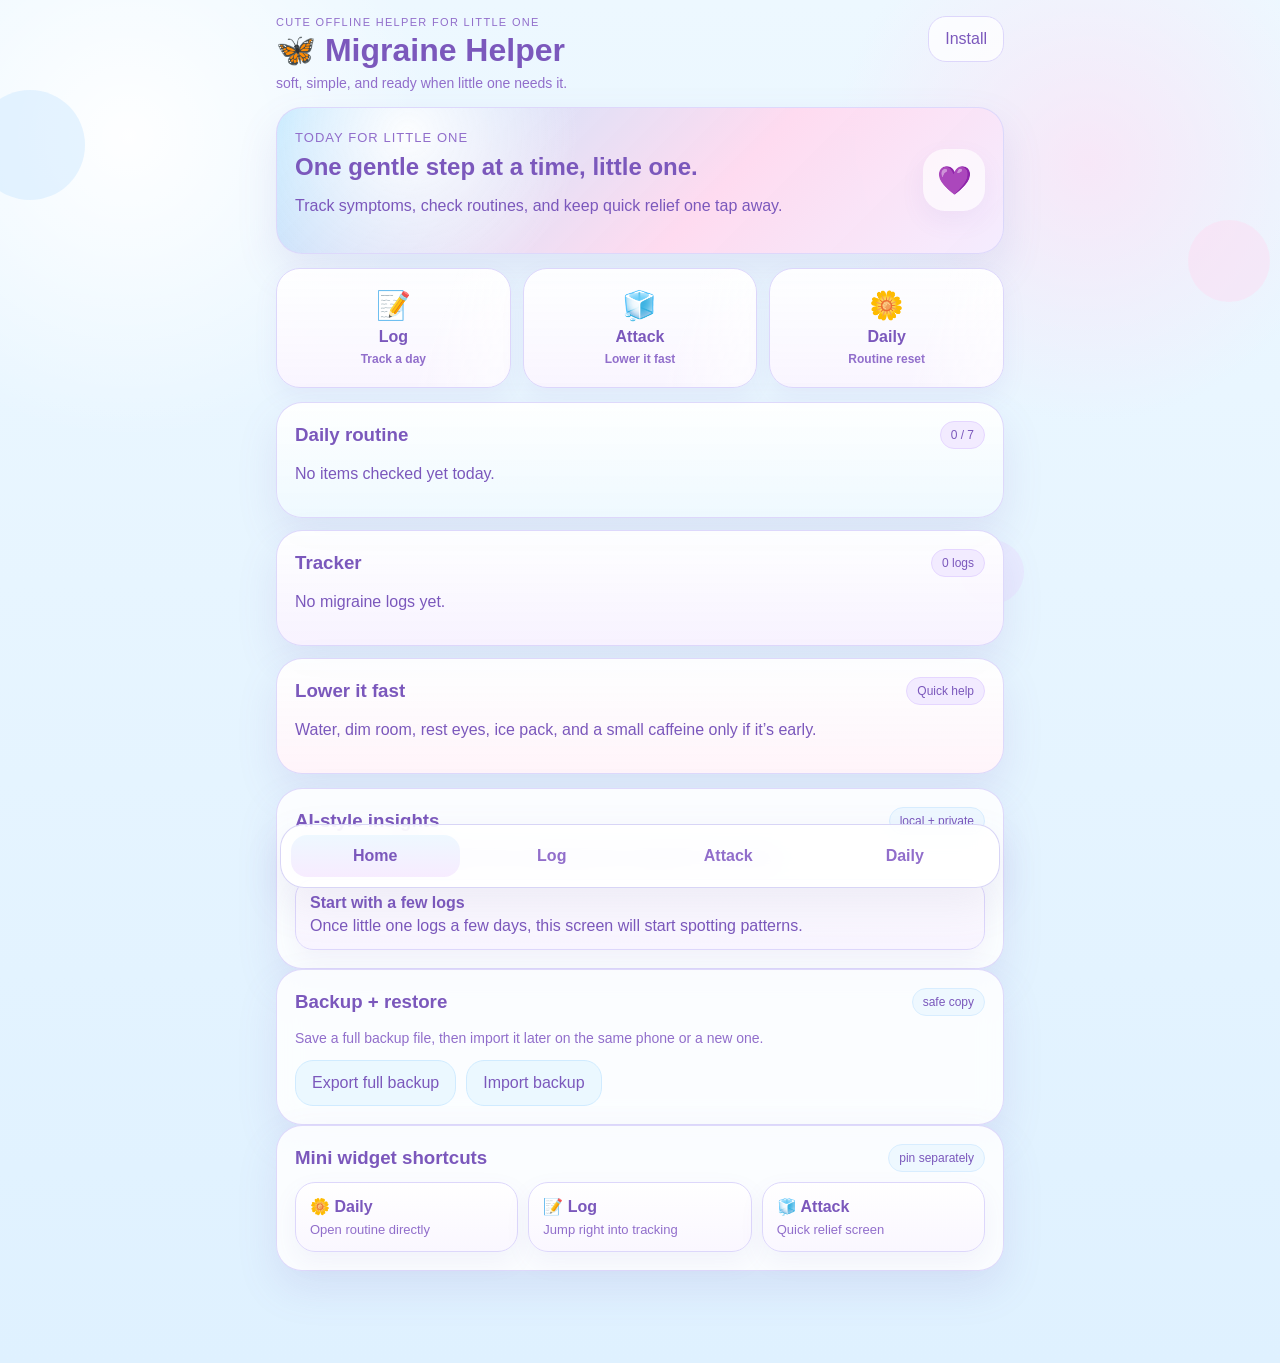
==== index.html @ 596b8e9e "Add files via upload" ====
<!DOCTYPE html>
<html lang="en">
<head>
  <meta charset="UTF-8" />
  <meta name="viewport" content="width=device-width, initial-scale=1.0, viewport-fit=cover" />
  <meta name="theme-color" content="#d7ecff" />
  <title>Migraine Helper V5</title>
  <link rel="manifest" href="manifest.webmanifest" />
  <link rel="apple-touch-icon" href="icons/icon-180.png" />
  <link rel="stylesheet" href="style.css" />
</head>
<body>

  <div class="float-bubble bubble-1"></div>
  <div class="float-bubble bubble-2"></div>
  <div class="float-bubble bubble-3"></div>

  <div class="app-shell">
    <header class="topbar fade-up">
      <div>
        <p class="eyebrow">cute offline helper for little one</p>
        <h1>🦋 Migraine Helper</h1>
        <p class="intro-line">soft, simple, and ready when little one needs it.</p>
      </div>
      <button class="ghost-btn" id="installHintBtn" type="button">Install</button>
    </header>

    <main>
      <section id="screen-home" class="screen active">
        <div class="hero-card cute-gradient fade-up delay-1">
          <div>
            <p class="hero-kicker">Today for little one</p>
            <h2 id="welcomeTitle">A gentle day starts here.</h2>
            <p id="welcomeSubtitle">Track migraines, check routines, and keep quick relief one tap away.</p>
          </div>
          <div class="hero-badge">💜</div>
        </div>

        <div class="home-buttons fade-up delay-2">
          <button class="big-action shimmer" data-screen="log">
            <span class="emoji">📝</span>
            <span>Log</span>
            <small>Track a day</small>
          </button>
          <button class="big-action shimmer" data-screen="attack">
            <span class="emoji">🧊</span>
            <span>Attack</span>
            <small>Lower it fast</small>
          </button>
          <button class="big-action shimmer" data-screen="daily">
            <span class="emoji">🌼</span>
            <span>Daily</span>
            <small>Routine reset</small>
          </button>
        </div>

        <div class="dashboard-grid fade-up delay-3">
          <article class="card accent-card">
            <div class="card-head">
              <h3>Daily routine</h3>
              <span class="pill" id="dailyProgressPill">0 / 7</span>
            </div>
            <p id="dailySummary">No items checked yet today.</p>
          </article>

          <article class="card accent-card-2">
            <div class="card-head">
              <h3>Tracker</h3>
              <span class="pill" id="trackerCountPill">0 logs</span>
            </div>
            <p id="trackerSummary">No migraine logs yet.</p>
          </article>

          <article class="card accent-card-3">
            <div class="card-head">
              <h3>Lower it fast</h3>
              <span class="pill">Quick help</span>
            </div>
            <p id="quickHelpText">Water, dim room, rest eyes, ice pack, and a small caffeine only if it’s early.</p>
          </article>
        </div>

        <div class="card fade-up delay-4">
          <div class="card-head">
            <h3>AI-style insights</h3>
            <span class="pill soft">local + private</span>
          </div>
          <p class="tiny-note">These are smart local patterns from saved logs only. No paid API. No account.</p>
          <div id="insightsList" class="insight-list empty-state">Add a few logs and little one will start seeing gentle pattern notes here.</div>
        </div>

        <div class="card fade-up delay-4">
          <div class="card-head">
            <h3>Backup + restore</h3>
            <span class="pill soft">safe copy</span>
          </div>
          <p class="tiny-note">Save a full backup file, then import it later on the same phone or a new one.</p>
          <div class="button-row compact">
            <button type="button" class="secondary-btn" id="exportBackupBtn">Export full backup</button>
            <label class="file-btn" for="importBackupInput">Import backup</label>
            <input type="file" id="importBackupInput" accept="application/json,.json" hidden />
          </div>
        </div>

        <div class="card fade-up delay-5">
          <div class="card-head">
            <h3>Mini widget shortcuts</h3>
            <span class="pill soft">pin separately</span>
          </div>
          <div class="widget-row">
            <a class="widget-tile" href="daily.html">
              <strong>🌼 Daily</strong>
              <span>Open routine directly</span>
            </a>
            <a class="widget-tile" href="log.html">
              <strong>📝 Log</strong>
              <span>Jump right into tracking</span>
            </a>
            <a class="widget-tile" href="attack.html">
              <strong>🧊 Attack</strong>
              <span>Quick relief screen</span>
            </a>
          </div>
        </div>
      </section>

      <section id="screen-log" class="screen">
        <div class="card fade-up">
          <div class="card-head">
            <h2>📝 Log</h2>
            <button class="ghost-btn small" data-home>Home</button>
          </div>

          <form id="logForm" class="stack">
            <label>
              <span>Date</span>
              <input type="date" id="logDate" required />
            </label>

            <label>
              <span>Did little one have a migraine?</span>
              <div class="segmented">
                <input type="radio" name="hadMigraine" id="migraineYes" value="Yes" checked />
                <label for="migraineYes">Yes</label>
                <input type="radio" name="hadMigraine" id="migraineNo" value="No" />
                <label for="migraineNo">No</label>
              </div>
            </label>

            <label>
              <span>Severity 1–10</span>
              <input type="range" min="1" max="10" value="5" id="severityRange" />
              <div class="range-row">
                <small>1</small>
                <strong id="severityValue">5</strong>
                <small>10</small>
              </div>
            </label>

            <label>
              <span>Possible trigger</span>
              <input type="text" id="logTrigger" placeholder="Stress, sleep, skipped meal..." />
            </label>

            <label>
              <span>Notes</span>
              <textarea id="logNotes" rows="4" placeholder="Anything little one wants to remember?"></textarea>
            </label>

            <div class="button-row">
              <button type="submit" class="primary-btn">Save log</button>
              <button type="button" class="secondary-btn" id="resetFormBtn">Reset form</button>
            </div>
          </form>
        </div>

        <div class="card fade-up delay-1">
          <div class="card-head">
            <h3>Recent entries</h3>
            <span class="pill" id="recentLogCount">0</span>
          </div>
          <div class="button-row compact">
            <button type="button" class="secondary-btn" id="exportJsonBtn">Export JSON</button>
            <button type="button" class="secondary-btn" id="exportCsvBtn">Export CSV</button>
            <button type="button" class="danger-btn" id="clearLogsBtn">Clear all</button>
          </div>
          <div id="logList" class="list-stack empty-state">No logs yet.</div>
        </div>
      </section>

      <section id="screen-attack" class="screen">
        <div class="card fade-up">
          <div class="card-head">
            <h2>🧊 Attack</h2>
            <button class="ghost-btn small" data-home>Home</button>
          </div>

          <div class="checklist" id="attackChecklist">
            <label class="check-item"><input type="checkbox" data-attack-item="Drink water" /> <span>Drink water</span></label>
            <label class="check-item"><input type="checkbox" data-attack-item="Small caffeine if early" /> <span>Small caffeine if early</span></label>
            <label class="check-item"><input type="checkbox" data-attack-item="Ice pack" /> <span>Ice pack</span></label>
            <label class="check-item"><input type="checkbox" data-attack-item="Dark quiet room" /> <span>Dark quiet room</span></label>
            <label class="check-item"><input type="checkbox" data-attack-item="Rest eyes" /> <span>Rest eyes</span></label>
          </div>

          <div class="timer-box cute-gradient pulse-soft">
            <p class="hero-kicker">20 minute reset for little one</p>
            <div id="timerDisplay" class="timer-display">20:00</div>
            <div class="button-row">
              <button type="button" class="primary-btn" id="timerStartBtn">Start timer</button>
              <button type="button" class="secondary-btn" id="timerResetBtn">Reset</button>
            </div>
          </div>

          <div class="info-note">
            <strong>Do Not Disturb:</strong> iPhone web apps can’t switch that on directly, so this app shows the reminder only.
          </div>
        </div>
      </section>

      <section id="screen-daily" class="screen">
        <div class="card fade-up">
          <div class="card-head">
            <h2>🌼 Daily</h2>
            <button class="ghost-btn small" data-home>Home</button>
          </div>

          <p class="tiny-note" id="dailyDateLabel"></p>

          <div class="checklist" id="dailyChecklist">
            <label class="check-item"><input type="checkbox" data-daily-item="Morning water" /> <span>Morning water</span></label>
            <label class="check-item"><input type="checkbox" data-daily-item="Breakfast" /> <span>Breakfast</span></label>
            <label class="check-item"><input type="checkbox" data-daily-item="Caffeine around 10 AM" /> <span>Caffeine around 10 AM</span></label>
            <label class="check-item"><input type="checkbox" data-daily-item="Lunch" /> <span>Lunch</span></label>
            <label class="check-item"><input type="checkbox" data-daily-item="Dinner" /> <span>Dinner</span></label>
            <label class="check-item"><input type="checkbox" data-daily-item="Topiramate at night" /> <span>Topiramate at night</span></label>
            <label class="check-item"><input type="checkbox" data-daily-item="Magnesium at night" /> <span>Magnesium at night</span></label>
          </div>

          <div class="button-row">
            <button type="button" class="secondary-btn" id="resetDailyBtn">Reset today</button>
          </div>
        </div>
      </section>
    </main>

    <nav class="bottom-nav">
      <button class="nav-btn active" data-screen="home">Home</button>
      <button class="nav-btn" data-screen="log">Log</button>
      <button class="nav-btn" data-screen="attack">Attack</button>
      <button class="nav-btn" data-screen="daily">Daily</button>
    </nav>
  </div>

  <div id="toast" class="toast" aria-live="polite"></div>

  <script src="app.js"></script>
</body>
</html>
---- style.css ----
:root{
  --bg:#edf8ff;
  --bg-2:#dff1ff;
  --card:rgba(255,255,255,.86);
  --text:#7b58bc;
  --text-2:#916ecb;
  --accent:#c89bf1;
  --accent-2:#b5e4ff;
  --accent-3:#ffd9ef;
  --accent-4:#f4ecff;
  --border:#ddd7fb;
  --shadow:0 18px 40px rgba(126, 108, 186, .13);
  --shadow-soft:0 10px 24px rgba(126, 108, 186, .08);
  --radius:26px;
  --radius-sm:20px;
}
*{box-sizing:border-box;-webkit-tap-highlight-color:transparent}
html,body{margin:0;padding:0;min-height:100%}
body{
  font-family:-apple-system,BlinkMacSystemFont,"SF Pro Text","Segoe UI",sans-serif;
  color:var(--text);
  background:
    radial-gradient(circle at 10% 10%, rgba(255,255,255,.95), transparent 18%),
    radial-gradient(circle at 85% 12%, rgba(255,221,243,.6), transparent 16%),
    linear-gradient(180deg,var(--bg),var(--bg-2));
  overflow-x:hidden;
}
a{color:inherit;text-decoration:none}
button,input,textarea,select{font:inherit}
.float-bubble{
  position:fixed; border-radius:999px; pointer-events:none; z-index:0; filter:blur(0px);
  opacity:.55; animation:floaty 9s ease-in-out infinite;
}
.bubble-1{width:110px;height:110px;left:-25px;top:90px;background:rgba(201,231,255,.8)}
.bubble-2{width:82px;height:82px;right:10px;top:220px;background:rgba(255,218,240,.75);animation-delay:1.2s}
.bubble-3{width:64px;height:64px;left:75%;top:540px;background:rgba(233,222,255,.85);animation-delay:2.4s}
@keyframes floaty{0%,100%{transform:translateY(0)}50%{transform:translateY(-12px)}}
@keyframes fadeUp{from{opacity:0;transform:translateY(10px)}to{opacity:1;transform:translateY(0)}}
@keyframes pulseSoft{0%,100%{transform:scale(1)}50%{transform:scale(1.01)}}
@keyframes shimmer{0%{background-position:200% 0}100%{background-position:-200% 0}}
.fade-up{animation:fadeUp .45s ease both}
.delay-1{animation-delay:.06s}.delay-2{animation-delay:.12s}.delay-3{animation-delay:.18s}.delay-4{animation-delay:.24s}.delay-5{animation-delay:.30s}
.pulse-soft{animation:pulseSoft 3.5s ease-in-out infinite}
.shimmer{position:relative;overflow:hidden}
.shimmer::after{
  content:""; position:absolute; inset:0; background:linear-gradient(110deg,transparent 35%, rgba(255,255,255,.55) 50%, transparent 65%);
  background-size:200% 100%; animation:shimmer 4.8s linear infinite; pointer-events:none;
}
.app-shell{position:relative; z-index:1; max-width:760px; margin:0 auto; padding:calc(env(safe-area-inset-top) + 16px) 16px calc(env(safe-area-inset-bottom) + 92px)}
.topbar{display:flex;justify-content:space-between;align-items:flex-start;gap:12px;margin-bottom:16px}
.eyebrow{margin:0 0 6px; text-transform:uppercase; letter-spacing:.12em; font-size:11px; color:var(--text-2)}
h1{margin:0; font-size:32px; line-height:1.03}
.intro-line{margin:8px 0 0; color:var(--text-2); font-size:14px}
h2,h3{margin:0}
.screen{display:none}.screen.active{display:block}
.card,.hero-card,.timer-box{
  background:var(--card); border:1px solid rgba(221,215,251,.95); backdrop-filter:blur(12px);
  border-radius:var(--radius); box-shadow:var(--shadow);
}
.hero-card{display:flex;align-items:center;justify-content:space-between;gap:14px;padding:22px 18px;margin-bottom:14px}
.hero-kicker{margin:0 0 8px; color:var(--text-2); font-size:13px; letter-spacing:.08em; text-transform:uppercase}
.hero-badge{width:62px;height:62px;border-radius:22px;display:grid;place-items:center;font-size:28px;background:rgba(255,255,255,.65);box-shadow:var(--shadow-soft)}
.cute-gradient{background:radial-gradient(circle at 18% 18%, rgba(255,255,255,.95), transparent 28%), linear-gradient(135deg, rgba(181,228,255,.88), rgba(255,217,239,.95) 60%, rgba(244,236,255,.96))}
.home-buttons{display:grid;grid-template-columns:repeat(3,1fr);gap:12px;margin-bottom:14px}
.big-action{
  background:linear-gradient(180deg,rgba(255,255,255,.92),rgba(249,245,255,.98)); border:1px solid var(--border); border-radius:24px;
  padding:18px 10px; color:var(--text); box-shadow:var(--shadow-soft); display:flex; flex-direction:column; align-items:center; justify-content:center; gap:6px; min-height:120px; font-weight:700;
  transition:transform .16s ease, box-shadow .16s ease;
}
.big-action:active,.nav-btn:active,.primary-btn:active,.secondary-btn:active,.danger-btn:active,.ghost-btn:active,.file-btn:active{transform:scale(.98)}
.big-action:hover{transform:translateY(-1px)}
.big-action .emoji{font-size:28px}.big-action small{font-size:12px;color:var(--text-2)}
.dashboard-grid{display:grid;grid-template-columns:1fr;gap:12px;margin-bottom:14px}
.card{padding:18px}
.accent-card{background:linear-gradient(180deg,rgba(255,255,255,.92),rgba(239,249,255,.95))}
.accent-card-2{background:linear-gradient(180deg,rgba(255,255,255,.92),rgba(248,242,255,.97))}
.accent-card-3{background:linear-gradient(180deg,rgba(255,255,255,.92),rgba(255,244,250,.98))}
.card-head{display:flex;justify-content:space-between;gap:10px;align-items:center;margin-bottom:10px}
.pill{background:#f2ebff;color:var(--text);border:1px solid #e5d6ff;border-radius:999px;padding:6px 10px;font-size:12px;white-space:nowrap}
.pill.soft{background:#eef8ff;border-color:#d8edff}
.widget-row{display:grid;grid-template-columns:repeat(3,1fr);gap:10px}
.widget-tile{display:flex;flex-direction:column;gap:6px;padding:14px;border-radius:20px;background:linear-gradient(180deg,#fff,#faf7ff);border:1px solid var(--border);box-shadow:var(--shadow-soft)}
.widget-tile span{color:var(--text-2);font-size:13px}
.stack{display:flex;flex-direction:column;gap:12px}
label>span{display:block;font-size:14px;margin-bottom:6px;color:var(--text-2)}
input[type="date"],input[type="text"],textarea{
  width:100%;border-radius:18px;border:1px solid var(--border);background:#fff;padding:14px 16px;color:var(--text);outline:none;box-shadow:inset 0 1px 0 rgba(255,255,255,.6)
}
textarea{resize:vertical;min-height:100px}
input[type="range"]{width:100%;accent-color:#c392ef}
.range-row{display:flex;justify-content:space-between;align-items:center;color:var(--text-2);padding:2px 4px 0}
.segmented{display:grid;grid-template-columns:repeat(2,1fr);gap:8px}
.segmented input{display:none}
.segmented label{margin:0;text-align:center;padding:12px;border-radius:16px;background:#fff;border:1px solid var(--border);color:var(--text-2)}
.segmented input:checked+label{background:linear-gradient(180deg,#d9f0ff,#f8eaff);color:var(--text);border-color:#cbb4ef;font-weight:700}
.button-row{display:flex;flex-wrap:wrap;gap:10px;margin-top:4px}.button-row.compact{margin-top:0}
.primary-btn,.secondary-btn,.danger-btn,.ghost-btn,.file-btn{border:none;border-radius:18px;padding:13px 16px;display:inline-flex;align-items:center;justify-content:center}
.primary-btn{background:linear-gradient(180deg,#cea3f3,#b88be8);color:#fff;font-weight:700;box-shadow:0 12px 24px rgba(184,139,232,.24)}
.secondary-btn,.file-btn{background:#ebf8ff;color:var(--text);border:1px solid #d0ebff}
.danger-btn{background:#fff0f4;color:#b4597c;border:1px solid #ffd0dc}
.ghost-btn{background:rgba(255,255,255,.75);border:1px solid var(--border);color:var(--text)}
.ghost-btn.small{padding:9px 12px;font-size:14px}
.checklist{display:flex;flex-direction:column;gap:10px}
.check-item{display:flex;align-items:center;gap:12px;padding:14px;background:#fff;border:1px solid var(--border);border-radius:18px;transition:transform .16s ease, background .16s ease}
.check-item input{width:20px;height:20px;accent-color:#ba8ee7}
.check-item.done{background:linear-gradient(180deg,#f2fff7,#f4f0ff)}
.timer-box{padding:18px;margin-top:16px}.timer-display{font-size:42px;text-align:center;font-weight:800;letter-spacing:.04em;margin:8px 0 14px}
.info-note,.tiny-note{color:var(--text-2);font-size:14px}
.list-stack{display:flex;flex-direction:column;gap:10px}.empty-state{color:var(--text-2)}
.log-item{border:1px solid var(--border);border-radius:18px;padding:14px;background:#fff;box-shadow:var(--shadow-soft)}
.log-item-top{display:flex;justify-content:space-between;gap:8px;margin-bottom:8px}.log-meta{display:flex;flex-wrap:wrap;gap:8px;color:var(--text-2);font-size:13px}
.insight-list{display:flex;flex-direction:column;gap:10px}
.insight-card{padding:14px 14px;border-radius:18px;border:1px solid var(--border);background:linear-gradient(180deg,#fff,#f8f4ff);box-shadow:var(--shadow-soft)}
.insight-card strong{display:block;margin-bottom:5px}
.bottom-nav{position:fixed;left:50%;transform:translateX(-50%);bottom:12px;width:min(92vw,720px);display:grid;grid-template-columns:repeat(4,1fr);gap:8px;padding:10px;background:rgba(255,255,255,.84);backdrop-filter:blur(12px);border:1px solid rgba(215,212,246,.96);border-radius:24px;box-shadow:var(--shadow)}
.nav-btn{border:none;background:transparent;color:var(--text-2);border-radius:16px;padding:12px 8px;font-weight:700}
.nav-btn.active{background:linear-gradient(180deg,#eef8ff,#f7ecff);color:var(--text)}
.toast{position:fixed;left:50%;bottom:88px;transform:translateX(-50%) translateY(20px);padding:12px 16px;background:rgba(122,88,188,.95);color:#fff;border-radius:999px;opacity:0;pointer-events:none;transition:all .2s ease;box-shadow:var(--shadow);z-index:20}
.toast.show{opacity:1;transform:translateX(-50%) translateY(0)}
@media (max-width:640px){
  .home-buttons,.widget-row{grid-template-columns:1fr 1fr 1fr}
}
@media (max-width:520px){
  h1{font-size:28px}
  .home-buttons{grid-template-columns:1fr;}
  .widget-row{grid-template-columns:1fr}
  .hero-card{align-items:flex-start}
  .bottom-nav{width:calc(100vw - 18px)}
}
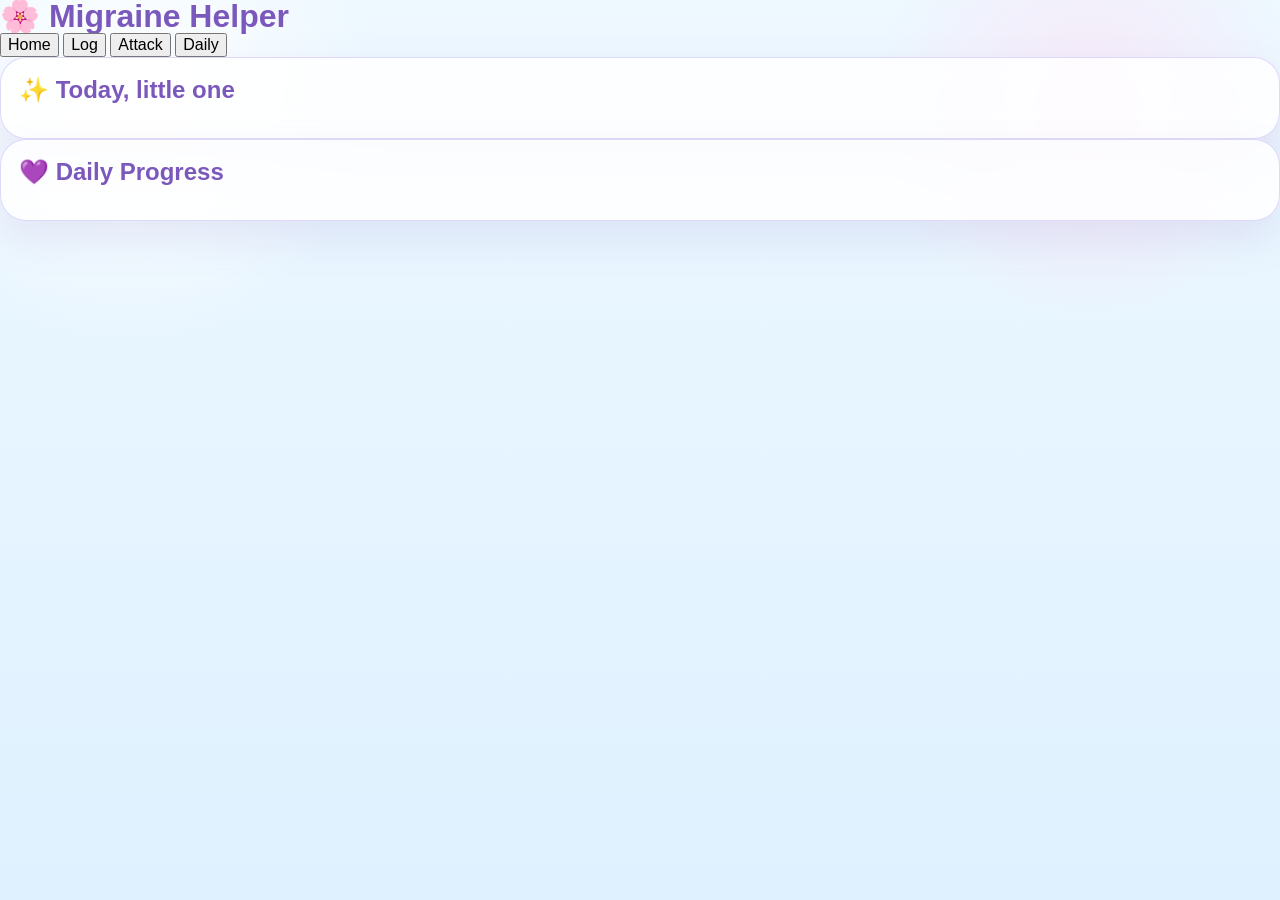
==== commit e152c416: "Update index.html" ====
--- a/index.html
+++ b/index.html
@@ -1,259 +1,100 @@
 <!DOCTYPE html>
 <html lang="en">
 <head>
-  <meta charset="UTF-8" />
-  <meta name="viewport" content="width=device-width, initial-scale=1.0, viewport-fit=cover" />
-  <meta name="theme-color" content="#d7ecff" />
-  <title>Migraine Helper V5</title>
-  <link rel="manifest" href="manifest.webmanifest" />
-  <link rel="apple-touch-icon" href="icons/icon-180.png" />
-  <link rel="stylesheet" href="style.css" />
+<meta charset="UTF-8">
+<meta name="viewport" content="width=device-width, initial-scale=1.0">
+<title>Migraine Helper</title>
+<link rel="stylesheet" href="style.css">
+<link rel="manifest" href="manifest.webmanifest">
 </head>
+
 <body>
 
-  <div class="float-bubble bubble-1"></div>
-  <div class="float-bubble bubble-2"></div>
-  <div class="float-bubble bubble-3"></div>
+<div class="app">
 
-  <div class="app-shell">
-    <header class="topbar fade-up">
-      <div>
-        <p class="eyebrow">cute offline helper for little one</p>
-        <h1>🦋 Migraine Helper</h1>
-        <p class="intro-line">soft, simple, and ready when little one needs it.</p>
-      </div>
-      <button class="ghost-btn" id="installHintBtn" type="button">Install</button>
-    </header>
+<h1>🌸 Migraine Helper</h1>
 
-    <main>
-      <section id="screen-home" class="screen active">
-        <div class="hero-card cute-gradient fade-up delay-1">
-          <div>
-            <p class="hero-kicker">Today for little one</p>
-            <h2 id="welcomeTitle">A gentle day starts here.</h2>
-            <p id="welcomeSubtitle">Track migraines, check routines, and keep quick relief one tap away.</p>
-          </div>
-          <div class="hero-badge">💜</div>
-        </div>
+<div class="nav">
+<button onclick="show('home')">Home</button>
+<button onclick="show('log')">Log</button>
+<button onclick="show('attack')">Attack</button>
+<button onclick="show('daily')">Daily</button>
+</div>
 
-        <div class="home-buttons fade-up delay-2">
-          <button class="big-action shimmer" data-screen="log">
-            <span class="emoji">📝</span>
-            <span>Log</span>
-            <small>Track a day</small>
-          </button>
-          <button class="big-action shimmer" data-screen="attack">
-            <span class="emoji">🧊</span>
-            <span>Attack</span>
-            <small>Lower it fast</small>
-          </button>
-          <button class="big-action shimmer" data-screen="daily">
-            <span class="emoji">🌼</span>
-            <span>Daily</span>
-            <small>Routine reset</small>
-          </button>
-        </div>
+<div id="home" class="screen active">
+<div class="card">
+<h2>✨ Today, little one</h2>
+<p id="todayStats"></p>
+</div>
 
-        <div class="dashboard-grid fade-up delay-3">
-          <article class="card accent-card">
-            <div class="card-head">
-              <h3>Daily routine</h3>
-              <span class="pill" id="dailyProgressPill">0 / 7</span>
-            </div>
-            <p id="dailySummary">No items checked yet today.</p>
-          </article>
+<div class="card">
+<h2>💜 Daily Progress</h2>
+<p id="dailyStats"></p>
+</div>
+</div>
 
-          <article class="card accent-card-2">
-            <div class="card-head">
-              <h3>Tracker</h3>
-              <span class="pill" id="trackerCountPill">0 logs</span>
-            </div>
-            <p id="trackerSummary">No migraine logs yet.</p>
-          </article>
+<div id="log" class="screen">
+<div class="card">
+<h2>Log Migraine</h2>
 
-          <article class="card accent-card-3">
-            <div class="card-head">
-              <h3>Lower it fast</h3>
-              <span class="pill">Quick help</span>
-            </div>
-            <p id="quickHelpText">Water, dim room, rest eyes, ice pack, and a small caffeine only if it’s early.</p>
-          </article>
-        </div>
+<input type="date" id="date">
+<select id="hadMigraine">
+<option value="yes">Migraine</option>
+<option value="no">No Migraine</option>
+</select>
 
-        <div class="card fade-up delay-4">
-          <div class="card-head">
-            <h3>AI-style insights</h3>
-            <span class="pill soft">local + private</span>
-          </div>
-          <p class="tiny-note">These are smart local patterns from saved logs only. No paid API. No account.</p>
-          <div id="insightsList" class="insight-list empty-state">Add a few logs and little one will start seeing gentle pattern notes here.</div>
-        </div>
+<input type="number" id="severity" placeholder="Severity (1-10)">
+<input type="text" id="trigger" placeholder="Trigger">
+<textarea id="notes" placeholder="Notes"></textarea>
 
-        <div class="card fade-up delay-4">
-          <div class="card-head">
-            <h3>Backup + restore</h3>
-            <span class="pill soft">safe copy</span>
-          </div>
-          <p class="tiny-note">Save a full backup file, then import it later on the same phone or a new one.</p>
-          <div class="button-row compact">
-            <button type="button" class="secondary-btn" id="exportBackupBtn">Export full backup</button>
-            <label class="file-btn" for="importBackupInput">Import backup</label>
-            <input type="file" id="importBackupInput" accept="application/json,.json" hidden />
-          </div>
-        </div>
+<button onclick="saveLog()">Save</button>
+<button onclick="exportLogs()">Export</button>
+<button onclick="clearLogs()">Clear All</button>
 
-        <div class="card fade-up delay-5">
-          <div class="card-head">
-            <h3>Mini widget shortcuts</h3>
-            <span class="pill soft">pin separately</span>
-          </div>
-          <div class="widget-row">
-            <a class="widget-tile" href="daily.html">
-              <strong>🌼 Daily</strong>
-              <span>Open routine directly</span>
-            </a>
-            <a class="widget-tile" href="log.html">
-              <strong>📝 Log</strong>
-              <span>Jump right into tracking</span>
-            </a>
-            <a class="widget-tile" href="attack.html">
-              <strong>🧊 Attack</strong>
-              <span>Quick relief screen</span>
-            </a>
-          </div>
-        </div>
-      </section>
+<div id="logs"></div>
+</div>
+</div>
 
-      <section id="screen-log" class="screen">
-        <div class="card fade-up">
-          <div class="card-head">
-            <h2>📝 Log</h2>
-            <button class="ghost-btn small" data-home>Home</button>
-          </div>
+<div id="attack" class="screen">
+<div class="card">
+<h2>💥 Attack Mode</h2>
 
-          <form id="logForm" class="stack">
-            <label>
-              <span>Date</span>
-              <input type="date" id="logDate" required />
-            </label>
+<label><input type="checkbox"> Drink water</label>
+<label><input type="checkbox"> Small caffeine</label>
+<label><input type="checkbox"> Ice pack</label>
+<label><input type="checkbox"> Dark room</label>
+<label><input type="checkbox"> Rest eyes</label>
 
-            <label>
-              <span>Did little one have a migraine?</span>
-              <div class="segmented">
-                <input type="radio" name="hadMigraine" id="migraineYes" value="Yes" checked />
-                <label for="migraineYes">Yes</label>
-                <input type="radio" name="hadMigraine" id="migraineNo" value="No" />
-                <label for="migraineNo">No</label>
-              </div>
-            </label>
+<button onclick="startTimer()">Start 20 min timer</button>
+<p id="timer"></p>
 
-            <label>
-              <span>Severity 1–10</span>
-              <input type="range" min="1" max="10" value="5" id="severityRange" />
-              <div class="range-row">
-                <small>1</small>
-                <strong id="severityValue">5</strong>
-                <small>10</small>
-              </div>
-            </label>
+<p class="tip">🔕 Turn on Do Not Disturb manually</p>
+</div>
+</div>
 
-            <label>
-              <span>Possible trigger</span>
-              <input type="text" id="logTrigger" placeholder="Stress, sleep, skipped meal..." />
-            </label>
+<div id="daily" class="screen">
+<div class="card">
+<h2>🌼 Daily Routine for little one</h2>
 
-            <label>
-              <span>Notes</span>
-              <textarea id="logNotes" rows="4" placeholder="Anything little one wants to remember?"></textarea>
-            </label>
+<label><input type="checkbox" class="daily"> Morning water</label>
 
-            <div class="button-row">
-              <button type="submit" class="primary-btn">Save log</button>
-              <button type="button" class="secondary-btn" id="resetFormBtn">Reset form</button>
-            </div>
-          </form>
-        </div>
+<label><input type="checkbox" class="daily"> ADHD meds</label>
+<label><input type="checkbox" class="daily"> Vitamin B2</label>
+<label><input type="checkbox" class="daily"> Coenzyme Q10</label>
+<label><input type="checkbox" class="daily"> Morning walk</label>
 
-        <div class="card fade-up delay-1">
-          <div class="card-head">
-            <h3>Recent entries</h3>
-            <span class="pill" id="recentLogCount">0</span>
-          </div>
-          <div class="button-row compact">
-            <button type="button" class="secondary-btn" id="exportJsonBtn">Export JSON</button>
-            <button type="button" class="secondary-btn" id="exportCsvBtn">Export CSV</button>
-            <button type="button" class="danger-btn" id="clearLogsBtn">Clear all</button>
-          </div>
-          <div id="logList" class="list-stack empty-state">No logs yet.</div>
-        </div>
-      </section>
+<label><input type="checkbox" class="daily"> Breakfast</label>
+<label><input type="checkbox" class="daily"> Caffeine around 10 AM</label>
+<label><input type="checkbox" class="daily"> Lunch</label>
+<label><input type="checkbox" class="daily"> Dinner</label>
+<label><input type="checkbox" class="daily"> Topiramate at night</label>
+<label><input type="checkbox" class="daily"> Magnesium at night</label>
 
-      <section id="screen-attack" class="screen">
-        <div class="card fade-up">
-          <div class="card-head">
-            <h2>🧊 Attack</h2>
-            <button class="ghost-btn small" data-home>Home</button>
-          </div>
+</div>
+</div>
 
-          <div class="checklist" id="attackChecklist">
-            <label class="check-item"><input type="checkbox" data-attack-item="Drink water" /> <span>Drink water</span></label>
-            <label class="check-item"><input type="checkbox" data-attack-item="Small caffeine if early" /> <span>Small caffeine if early</span></label>
-            <label class="check-item"><input type="checkbox" data-attack-item="Ice pack" /> <span>Ice pack</span></label>
-            <label class="check-item"><input type="checkbox" data-attack-item="Dark quiet room" /> <span>Dark quiet room</span></label>
-            <label class="check-item"><input type="checkbox" data-attack-item="Rest eyes" /> <span>Rest eyes</span></label>
-          </div>
+</div>
 
-          <div class="timer-box cute-gradient pulse-soft">
-            <p class="hero-kicker">20 minute reset for little one</p>
-            <div id="timerDisplay" class="timer-display">20:00</div>
-            <div class="button-row">
-              <button type="button" class="primary-btn" id="timerStartBtn">Start timer</button>
-              <button type="button" class="secondary-btn" id="timerResetBtn">Reset</button>
-            </div>
-          </div>
-
-          <div class="info-note">
-            <strong>Do Not Disturb:</strong> iPhone web apps can’t switch that on directly, so this app shows the reminder only.
-          </div>
-        </div>
-      </section>
-
-      <section id="screen-daily" class="screen">
-        <div class="card fade-up">
-          <div class="card-head">
-            <h2>🌼 Daily</h2>
-            <button class="ghost-btn small" data-home>Home</button>
-          </div>
-
-          <p class="tiny-note" id="dailyDateLabel"></p>
-
-          <div class="checklist" id="dailyChecklist">
-            <label class="check-item"><input type="checkbox" data-daily-item="Morning water" /> <span>Morning water</span></label>
-            <label class="check-item"><input type="checkbox" data-daily-item="Breakfast" /> <span>Breakfast</span></label>
-            <label class="check-item"><input type="checkbox" data-daily-item="Caffeine around 10 AM" /> <span>Caffeine around 10 AM</span></label>
-            <label class="check-item"><input type="checkbox" data-daily-item="Lunch" /> <span>Lunch</span></label>
-            <label class="check-item"><input type="checkbox" data-daily-item="Dinner" /> <span>Dinner</span></label>
-            <label class="check-item"><input type="checkbox" data-daily-item="Topiramate at night" /> <span>Topiramate at night</span></label>
-            <label class="check-item"><input type="checkbox" data-daily-item="Magnesium at night" /> <span>Magnesium at night</span></label>
-          </div>
-
-          <div class="button-row">
-            <button type="button" class="secondary-btn" id="resetDailyBtn">Reset today</button>
-          </div>
-        </div>
-      </section>
-    </main>
-
-    <nav class="bottom-nav">
-      <button class="nav-btn active" data-screen="home">Home</button>
-      <button class="nav-btn" data-screen="log">Log</button>
-      <button class="nav-btn" data-screen="attack">Attack</button>
-      <button class="nav-btn" data-screen="daily">Daily</button>
-    </nav>
-  </div>
-
-  <div id="toast" class="toast" aria-live="polite"></div>
-
-  <script src="app.js"></script>
+<script src="app.js"></script>
 </body>
 </html>
